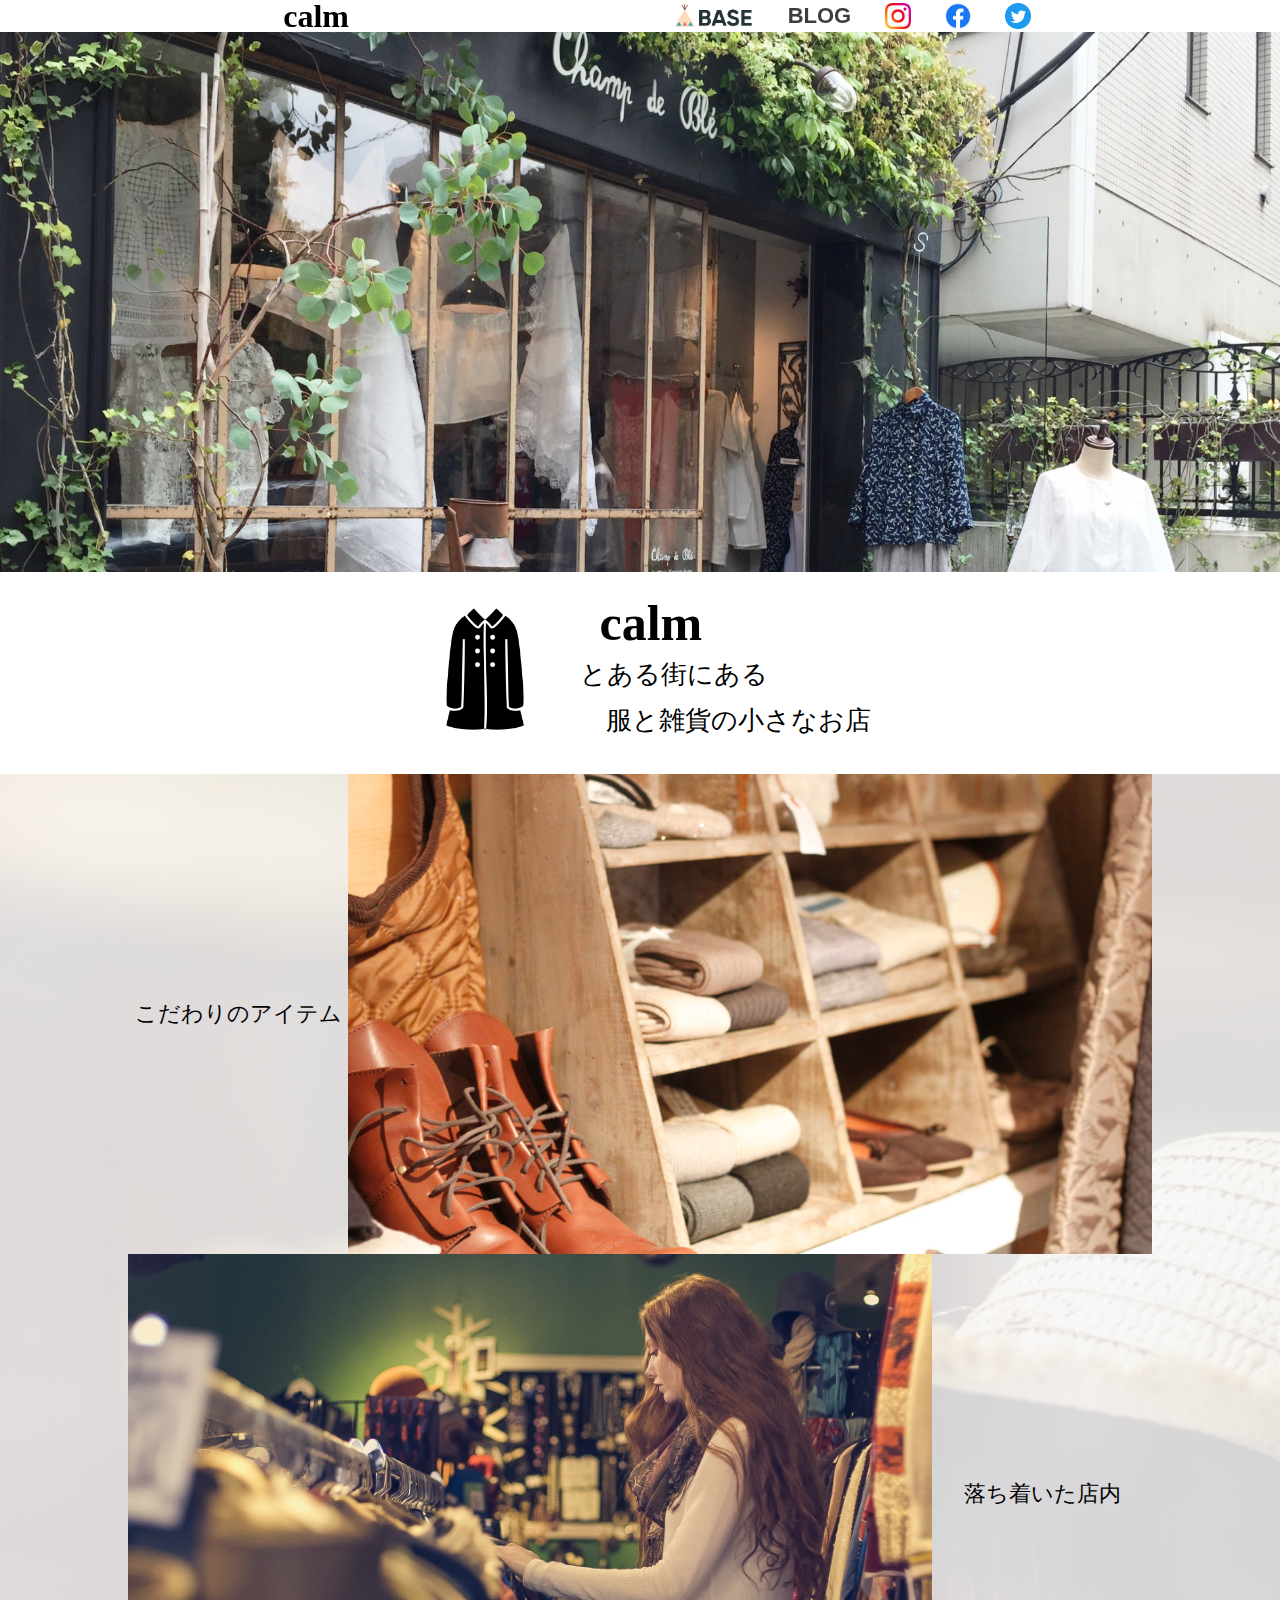
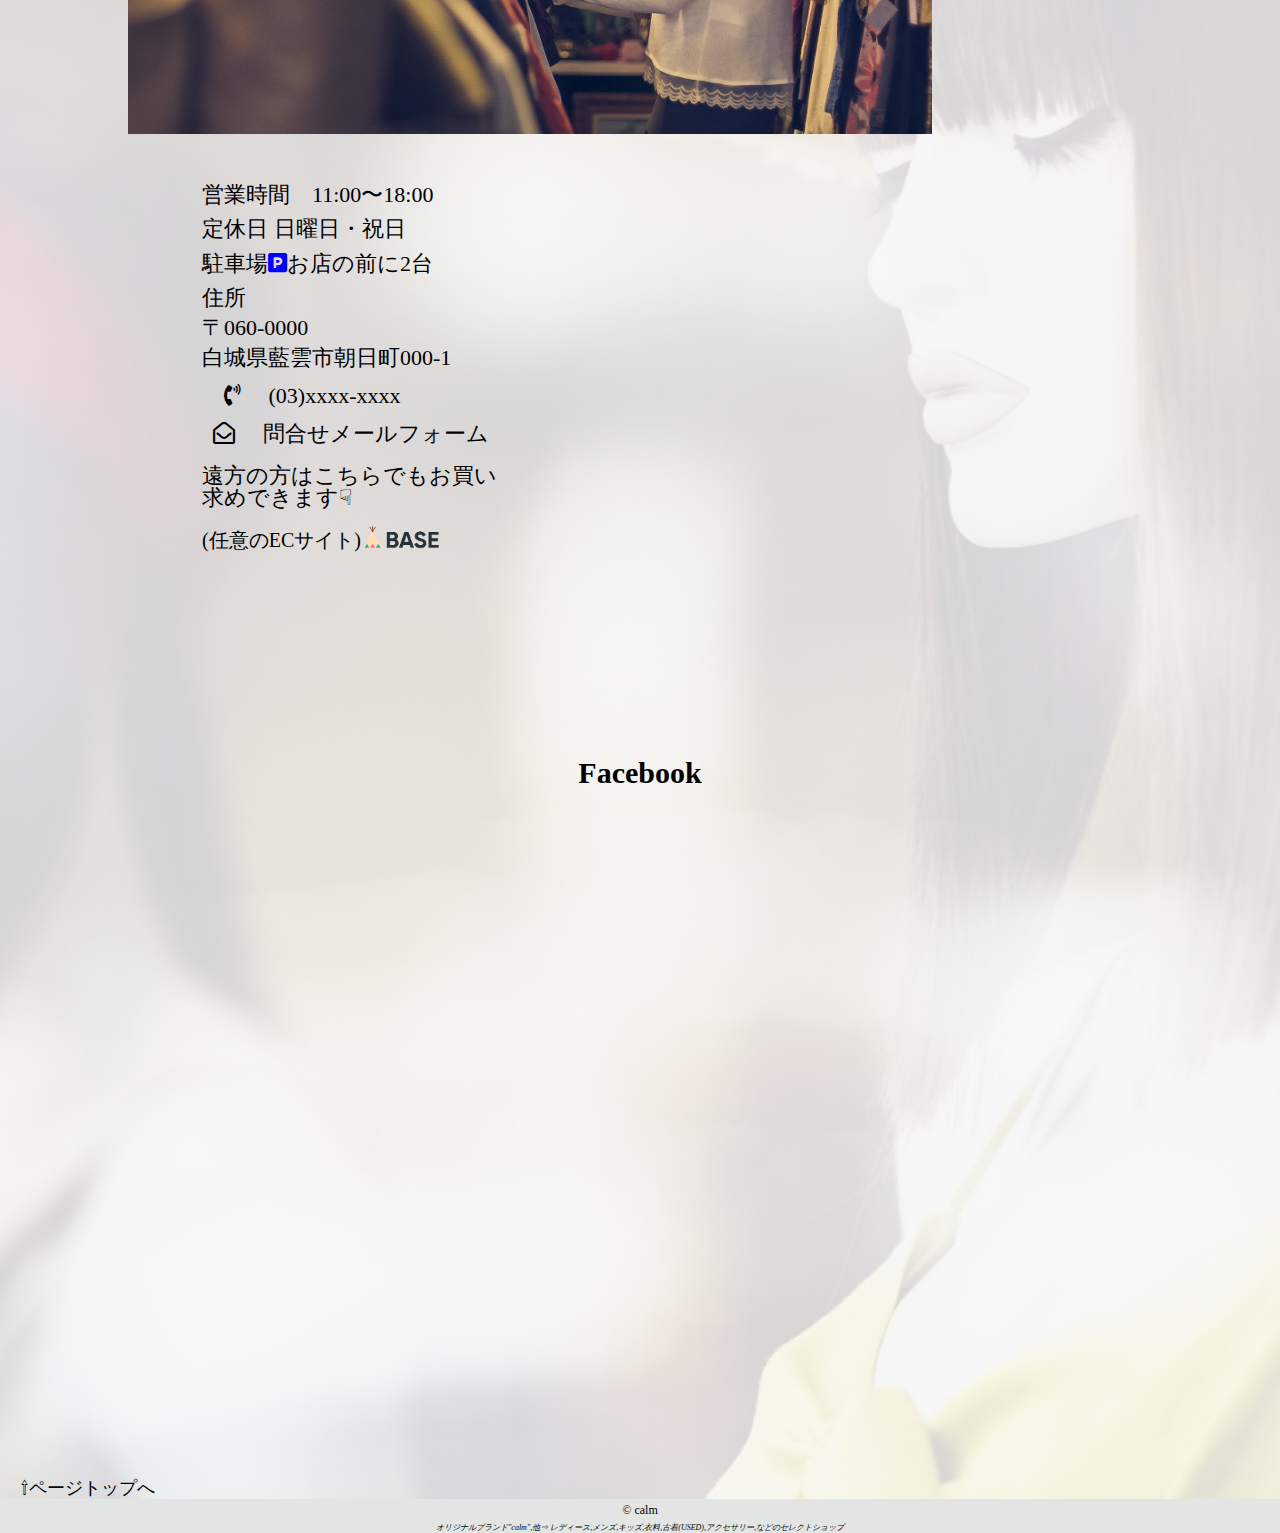
==== index_Fixed_hdr.html @ 2d3e6228 "Add files via upload" ====
<!DOCTYPE html>
<html lang="ja" prefix="og: http://ogp.me/ns#">
<head>
  <meta charset="UTF-8">
  <meta name="robots" content="noindex,nofollow">
  <meta name="format-detection" content="telephone=no">
  <meta name="viewport" content="width=device-width, initial-scale=1.0">
  <meta name=”description“ content=“とある街にある服と雑貨の小さなセレクトショップです。“>
  <!-- <meta name=”keywords” content=”メンズ,レディース,キッズ,古着”> -->
  <meta property="og:title" content="calm small shop">
  <meta property="og:type" content="website">
  <meta property="og:description" content="服と雑貨の小さなお店">
  <!-- <meta property="og:url" content=""> -->
  <meta property="og:site_name" content="calm">
  <!-- <meta property="og:image" content=""> -->
  <meta name="twitter:card" content="summary">
  <title>calm small shop</title>
  <link rel="icon" href="img/01_icon_fashion_shirt.png">
  <link rel="stylesheet" href="css/styles_Fixed_hdr.css">
  <link rel="stylesheet" href="https://use.fontawesome.com/releases/v5.15.4/css/all.css">
  <!-- Global site tag (gtag.js) - Google Analytics -->
</head>

<body>
  <header id="home">
    <img src="img/素敵な洋服屋さん_m.jpg" alt="店構え">
    <div class="link">
      <h1>calm</h1>
      <ul>
        <li>
          <a href="https://thebase.in/" target="_blank">
            <img
            src="img/base_logo_horizontal_black_余白カット.png"
            alt="BASEリンク">
          </a>
        </li>
        <li>
          <a href="https://wordpress.com/ja/" target="_blank">BLOG</a>
        </li>
        <li>
          <a href="https://www.instagram.com/instagram/" target="_blank">
            <img
              src="img/Instagram_Glyph_Gradient_RGB.png"
              alt="インスタグラムリンク">
          </a>
        </li>
        <li>
          <a href="https://www.facebook.com/facebook/" target="_blank">
            <img
              src="img/f_logo_RGB-Blue_58.png"
              alt="フェイスブックリンク">
          </a>
        </li>
        <li>
          <a href="https://twitter.com/TwitterJP" target="_blank">
            <img
              src="img/Twitter social icons - circle - blue.png"
              alt="Twitterリンク">
          </a>
        </li>
      </ul>
    </div>
  </header>

  <main>
    <div class="profile">
      <img src="img/08_icon_fashion_coat.png" alt="アイコン">
      <div class="explanation">
        <h1>calm</h1>
        <p>とある街にある</p>
        <p>服と雑貨の小さなお店</p>
      </div>
    </div>

    <div class="backgrnd">
      <div class="container">
        <section id="inside">
          <ul>
            <li>
              <div class="pic">
                <img src="img/洋服の棚とブーツ.jpg">
              </div>
              <div class="desc">
                <p>こだわりのアイテム</p>
              </div>
            </li>
            <li>
              <div class="pic">
                <img src="img/服を選ぶ女性.jpg">
              </div>
              <div class="desc">
                <p>落ち着いた店内</p>
              </div>
            </li>
          </ul>
        </section>

        <div class="information">
          <div class="overview">
            <p>営業時間　11:00〜18:00</p>
            <p>定休日 日曜日・祝日</p>
            <p>駐車場<i class="fas fa-parking"></i>お店の前に2台</p>
            <div class="address">
              <p>住所　</p>
              <p>〒060-0000</p>
            </div>
            <p>白城県藍雲市朝日町000-1</p>
            <a href="tel:03-xxxx-xxxx">　<i class="fas fa-phone-volume"></i>　 (03)xxxx-xxxx</a>
            <br>
            <a href="" target="_blank">&nbsp; <i class="far fa-envelope-open"></i>　 問合せメールフォーム</a>
            <p>遠方の方はこちらでもお買い求めできます&#9759;</p>
            <a href="https://thebase.in/" target="_blank">(任意のECサイト)<img src="img/base_logo_horizontal_black_余白カット.png" alt="BASEリンク"></a>
          </div>
          <div class="gmap">
            <iframe src="https://www.google.com/maps/embed?pb=!1m18!1m12!1m3!1d177720.50937687227!2d138.2298737357328!3d35.64166696128066!2m3!1f0!2f0!3f0!3m2!1i1024!2i768!4f13.1!3m3!1m2!1s0x601c744f640799bf%3A0xed63f9eb0b0e6aff!2z5bGx5qKo55yM5Y2X44Ki44Or44OX44K55biC!5e0!3m2!1sja!2sjp!4v1633315258250!5m2!1sja!2sjp" width="600" height="450" style="border:0;" allowfullscreen="" loading="lazy"></iframe>
          </div>
        </div>

        <section class="facebook">
          <h1>Facebook</h1>
          <iframe src="https://www.facebook.com/plugins/page.php?href=https%3A%2F%2Fwww.facebook.com%2Ffacebook&tabs=timeline&width=500&height=800&small_header=false&adapt_container_width=true&hide_cover=false&show_facepile=false&appId" width="500" height="650" style="border:none;overflow:hidden" scrolling="no" frameborder="0" allowfullscreen="true" allow="autoplay; clipboard-write; encrypted-media; picture-in-picture; web-share"></iframe>
        </section>
        <div class="goto-top">
          <a href="#home">&#8679;ページトップへ</a>
        </div>
      </div>
    </div>
  </main>
  
  <footer>
    <p>&copy; calm</p>
    <div class="keyword">
      <i>オリジナルブランド"calm",他&#8658; レディース,メンズ,キッズ,衣料,古着(USED),アクセサリー,などのセレクトショップ</i>
    </div>
  </footer>
</body>
</html>
---- css/styles_Fixed_hdr.css ----
/* common */
html {
  font-size: 62.5%;
  font-family: 'Comic Sans MS', cursive;
  /* リンクアイコンのサイズ */
  --common-link: 26px;
  --midium-link: 26px;
  --small-link: 18px;
  --small-ECsite: 18px;
}

/* リンク付きテキストの色を変えない */
a {
  text-decoration: none;
  color: inherit;
}
a:visited {
  color: inherit;
}
a[href^="tel:"]{
  pointer-events: none;
}

body {
  margin: 0;
  text-align: center;
}

body p,a {
  font-size: 2.2rem;
  line-height: 2.2rem;
  margin: 1.2rem 0;
}

header {
  position: relative;
}

header > img {
  margin-top: 32px;
  width: 100%;
  height: 60vh;
  object-fit: cover;
  object-position: 70% 10%;
}

header .link {
  position: fixed;
  top: 0;
  width: 100%;
  display: flex;
  z-index: 1;
  justify-content: center;
  background-color: white;
}

header .link h1 {
  margin: auto 6rem;
  font-size: 3.2rem;
  font-weight: bold;
  line-height: 3.2rem;
  animation: fuwafuwa 3s infinite alternate ease-in-out ;
}

@keyframes fuwafuwa {
  0% {
    transform:translate(0, 0) rotate(-2deg);
  }
  50% {
    transform:translate(0, -4px) rotate(0deg);
  }
  100% {
    transform:translate(0, 0) rotate(2deg);
  }
}

header .link ul {
  list-style: none;
  margin: auto 2% auto 18%;
  padding: 0;
  display: flex;
}

header .link ul li {
  margin-left: 34px;
  height: var(--common-link);
}

header .link ul a {
  font: bolder 2.2rem sans-serif;
  color: #3d3d3d;
}

header .link ul img {
  vertical-align: baseline;
  width: var(--common-link);
  height: var(--common-link);
}

/* ECサイトロゴサイズの調整 */
/* header .link li:nth-first-of-type(-n+2) img { */
header .link li:first-of-type img {
  width: auto;
  height: var(--common-link);
}

.profile {
  margin-top: 20px;
  display: flex;
  justify-content: center;
}

.profile img {
  height: 150px;
  /* border-radius: 50%; */
  object-fit: cover;
  align-self: center;
}

.explanation {
  display: flex;
  flex-direction: column;
  align-items: flex-start;
  justify-content: end;
  /* margin-bottom: 1rem; */
  margin-left: 2rem;
}

.explanation h1 {
  margin: 0 auto 0 2rem;
  font-size: 5rem;
  /* line-height: 4rem; */
}

.explanation p {
  font-size: 2.6rem;
  margin: 1.2rem 0;
}

.explanation > p:last-of-type {
  padding-left: 1em;
}

.backgrnd {
  margin-top: 30px;
  width: 100%;
  background: 47% 30%/cover url(../img/レディース・ファッション_m.jpg);
}

main .container {
  background-color: rgba(255, 255, 255, 0.8);
}

#inside ul {
  list-style: none;
  padding: 0;
  margin: 0 auto;
  max-width: 1024px;
}

#inside li {
  display: flex;
}

#inside li:nth-child(odd) {
  flex-direction: row-reverse;
}

#inside .pic  {
  flex: 1;
  height: 480px;
}

#inside .pic img {
  width: 100%;
  height: 100%;
  object-fit: cover;
}

#inside .desc {
  width: 22rem;
  display: flex;
  align-items: center;
  justify-content: center;
}

.information {
  margin-top: 50px;
  display: flex;
  justify-content: right;
}

.overview {
  width: 30rem;
  text-align: left;
  animation: slideIn 1.2s cubic-bezier(0, .21, 0, 1) 1 forwards;
}

@keyframes slideIn {
  0% {
    transform: translateX(-300px);
    opacity: 0;
  }
  100% {
    transform: translateX(0);
  }
  100% {
    opacity: 1;
  }
}

.overview > p:first-of-type {
  margin-top: 0;
}

.fa-parking {
  color: blue;
}

.address p {
  margin: .8rem 0;
}

.overview > p:nth-last-of-type(2) {
  margin: .8rem auto;
}

.overview a {
  line-height: 3.8rem;
}

.overview img {
  width: auto;
  height: var(--midium-link);
  vertical-align: text-bottom;
}

.overview > a:last-of-type {
  font-size: 2rem;
}

.gmap {
  width: 60%;
  height: 0;
  margin-right: 10px;
  overflow: hidden;
  position: relative;
  padding-bottom: 40%;
}

.gmap iframe {
  position: absolute;
  top: 0;
  left: 0;
  width: 100%;
  height: 100%;
}

.facebook {
  margin-top: 6rem;
  margin-bottom: 3rem;
}

.facebook h1 {
  font-size: 3rem;
  margin: 5px auto;
}

.facebook iframe {
  max-width: 500px;
  width: 100%;
}

.goto-top {
  text-align: left;
}

.goto-top a {
  margin-left: 2rem;
  font-size: 1.8rem;
  font-weight: 550;
}

footer {
  background-color: #5a69632c;
  text-align: center;
}

footer p {
  margin: 0;
  font-size: 1.2rem;
}

footer i {
  font-size: .8rem;
}

/* medium screen */
@media (max-width: 1024px) {
  /* header > img {
    height: 60vh;
  } */

  /* SNSロゴ等が増えた場合は"flex: 1;" */
  header .link h1 {
    flex: 1;
    /* max-width: 200px; */
    margin: auto 4%;
    /* font-size: 7.2rem; */
  }

  header .link ul {
    flex: 2;
    max-width: 360px;
    justify-content: space-between;
  }

  header .link ul li {
    margin: 0;
  }

  /* header .link ul a {
    font-size: 2.6rem;
  } */

  header .link ul img {
    width: var(--midium-link);
    height: var(--midium-link);
  }

  /* ECサイトロゴサイズの調整 */
  /* header .link li:nth-first-of-type(-n+2) img { */
  header .link li:first-of-type img {
    width: auto;
    height: var(--midium-link);
  }

  .profile img {
    width: 80px;
  }

  .explanation p {
    font-size: 2.4rem;
    margin: 1rem 0;
  }

  #inside .pic  {
    height: 420px;
  }

  .information {
    margin-top: 16px;
    flex-direction: column;
    align-items: center;
  }

  .overview {
    width: 34rem;
    margin: 0 0 22px 8%;
    animation: slideIn 1s cubic-bezier(0, .21, 0, 1) 1 forwards;
  }

  @keyframes slideIn {
    0% {
      transform: translateY(180px);
      opacity: 0;
    }
    100% {
      transform: translateY(0);
    }
    100% {
      opacity: 1;
    }
  }

  /* .overview p {
    line-height: 1.8rem;
  } */

  .address {
    display: flex;
  }

  .address p {
    margin: 0;
  }

  .overview > p:nth-last-of-type(2) {
    padding-left: 6.5rem;
    margin: 6px auto;
  }

  .overview > p:last-of-type {
    margin-bottom: 0;
  }

  .gmap {
    width: 95%;
    margin: 0;
    padding-bottom: 56.25%;
  }

  footer .keyword {
    display: flex;
    flex-direction: column;
  }

  footer i {
    display: none;
  }
}

/* small screen */
@media (max-width: 599px) {

  body p,a {
    font-size: 1.6rem;
  }

  header > img {
    margin-top: 24px;
    height: 50vh;
  }

  header .link h1 {
    flex: 1;
    max-width: 106px;
    font-size: 2.2rem;
    line-height: 2.4rem;
    margin: 0;
  }

  header .link ul {
    flex: 2;
    max-width: 226px;
    /* margin: auto 2px 0 16%; */
    justify-content: space-between;
  }

  header .link ul li {
    /* margin: 0 8px 0 0; */
    height: var(--small-link);
  }

  header .link ul a {
    font-size: 1.5rem;
  }

  header .link ul img {
    width: var(--small-link);
    height: var(--small-link);
  }

  /* ECサイトロゴサイズの調整 */
  /* header .link li:nth-first-of-type(-n+2) { */
  header .link li:first-of-type {
    height: var(--small-ECsite);
    /* margin: auto 0 0 0; */ /* ロゴを小さくした時かつ下揃え */
  }

  /* header .link li:nth-first-of-type(-n+2) img { */
  header .link li:first-of-type img {
    width: auto;
    height: var(--small-ECsite);
  }

  .profile {
    margin-top: 5px;
    align-items: center;
  }

  .profile img {
    width: 70px;
    height: 70px;
  }

  .explanation {
    margin: 0 0 0 5px;
  }

  .explanation h1 {
    font-size: 3rem;
    line-height: 2.6rem;
    margin: 0 auto .5rem 1rem;
  }

  .explanation p {
    font-size: 1.6rem;
    line-height: 1rem;
    margin: .6rem 0;
  }

  .backgrnd {
    margin-top: 10px;
  }

  #inside p {
    margin: 0 auto 20px 20px;
    text-align: left;
    }
  
    #inside li {
      display: block;
    }
  
    #inside .pic  {
      height: 240px;
    }
  
    #inside .desc {
      display: block;
    }

  .information {
    margin-top: 30px;
  }

  .overview {
    width: 28rem;
    margin: 0 auto 10px calc(50% - 14rem + 2em);
  }

  .overview p {
    margin: 2px 0;
  }

  .overview > p:nth-last-of-type(2) {
    padding-left: 3em;
    margin: 0px auto 2px;
  }

  .address p {
    margin: 0;
  }

  .overview a {
    line-height: 2.6rem;
  }

  .overview img {
    height: var(--small-ECsite);
  }

  .overview > a:last-of-type {
    font-size: 1.2rem;
  }

  .facebook {
    margin-bottom: 2rem;
  }

  .goto-top a {
    font-size: 1.4rem;
  }
}
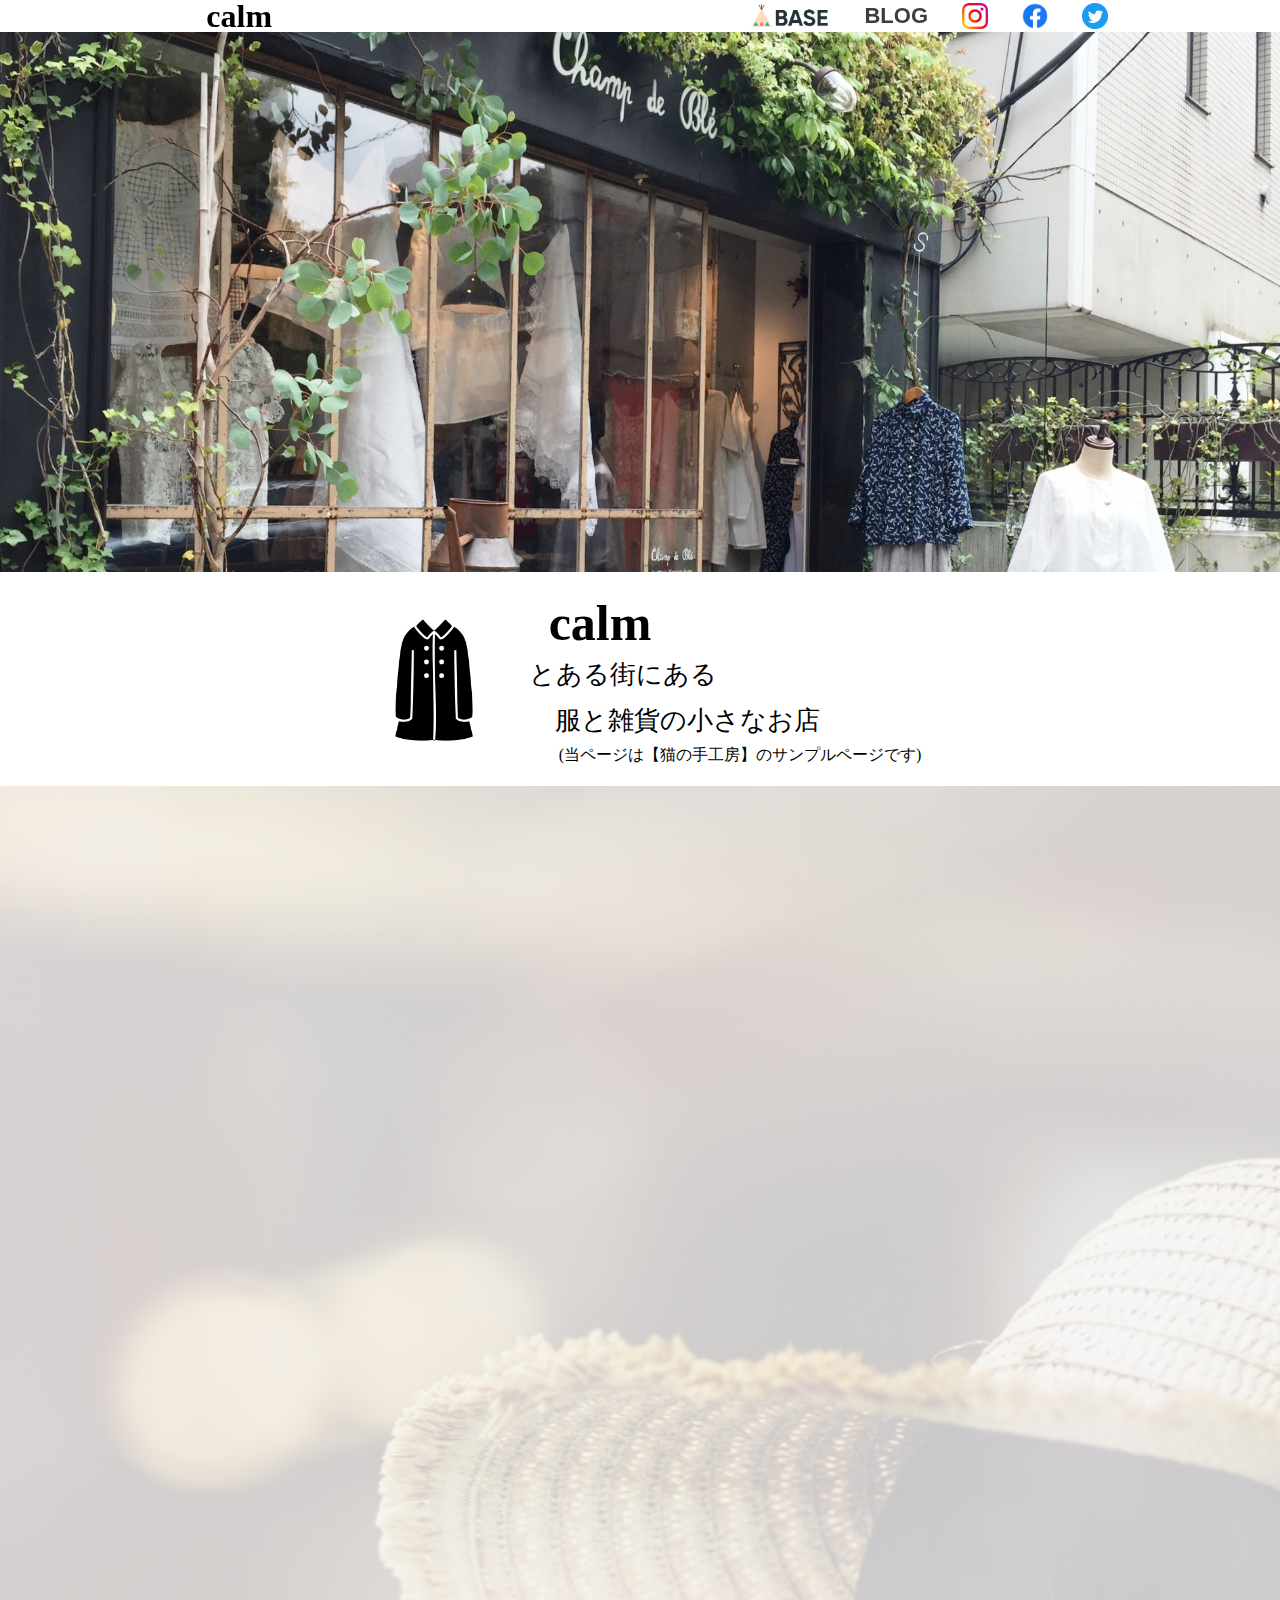
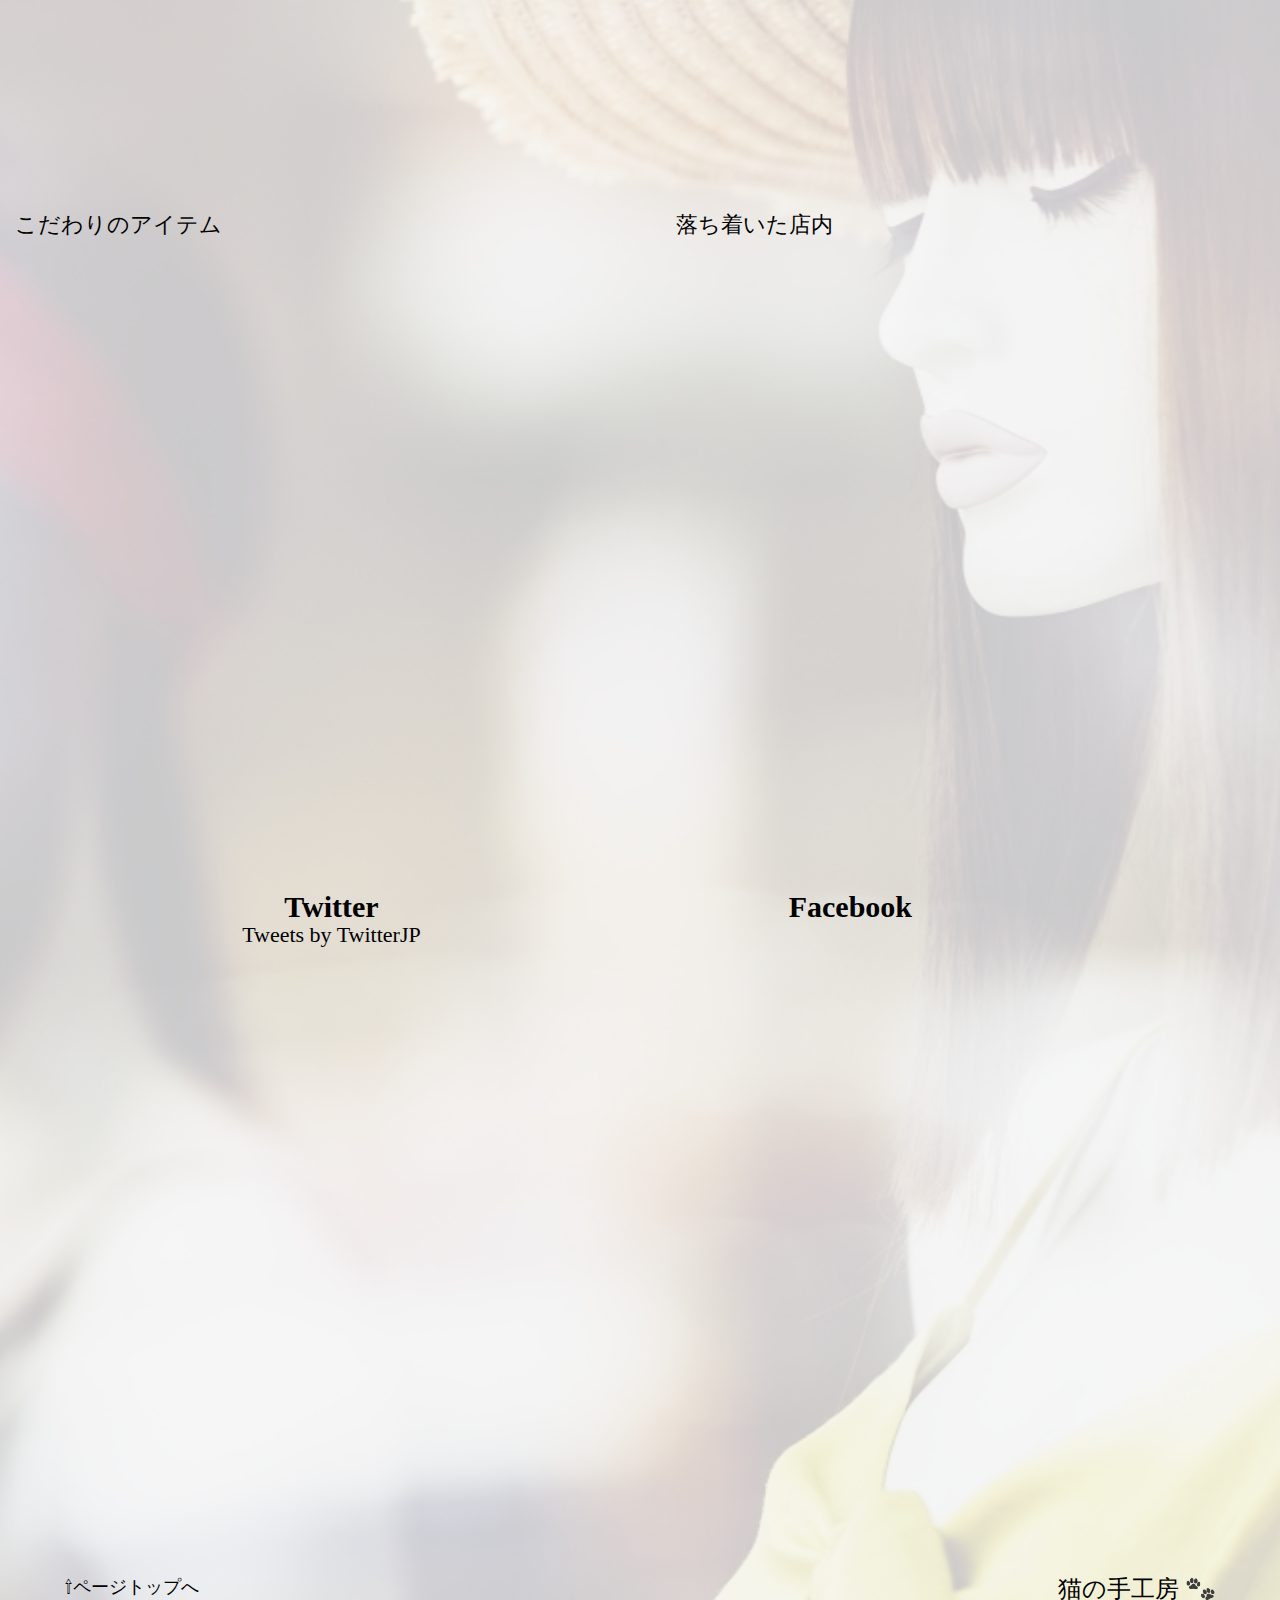
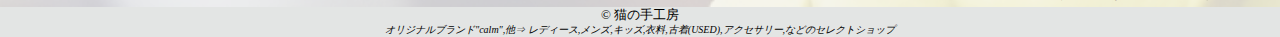
==== commit 2661ef7d: "Add files via upload" ====
--- a/index_Fixed_hdr.html
+++ b/index_Fixed_hdr.html
@@ -15,16 +15,16 @@
   <!-- <meta property="og:image" content=""> -->
   <meta name="twitter:card" content="summary">
   <title>calm small shop</title>
-  <link rel="icon" href="img/01_icon_fashion_shirt.png">
+  <link rel="icon" href="img/01_icon_fashion_shirt_64x64.png">
+  <link rel="stylesheet" href="https://use.fontawesome.com/releases/v5.15.4/css/all.css">
   <link rel="stylesheet" href="css/styles_Fixed_hdr.css">
-  <link rel="stylesheet" href="https://use.fontawesome.com/releases/v5.15.4/css/all.css">
   <!-- Global site tag (gtag.js) - Google Analytics -->
 </head>
 
 <body>
   <header id="home">
     <img src="img/素敵な洋服屋さん_m.jpg" alt="店構え">
-    <div class="link">
+    <nav class="link">
       <h1>calm</h1>
       <ul>
         <li>
@@ -59,7 +59,7 @@
           </a>
         </li>
       </ul>
-    </div>
+    </nav>
   </header>
 
   <main>
@@ -69,34 +69,51 @@
         <h1>calm</h1>
         <p>とある街にある</p>
         <p>服と雑貨の小さなお店</p>
+        <p>(当ページは【猫の手工房】のサンプルページです)</p>
       </div>
     </div>
 
     <div class="backgrnd">
       <div class="container">
-        <section id="inside">
-          <ul>
-            <li>
-              <div class="pic">
-                <img src="img/洋服の棚とブーツ.jpg">
-              </div>
-              <div class="desc">
-                <p>こだわりのアイテム</p>
-              </div>
-            </li>
-            <li>
-              <div class="pic">
-                <img src="img/服を選ぶ女性.jpg">
-              </div>
-              <div class="desc">
-                <p>落ち着いた店内</p>
-              </div>
-            </li>
-          </ul>
-        </section>
+        <ul class="items">
+          <li class="scroll">
+            <a href="">
+              <img src="img/服屋さん_冬物.jpg" alt="冬物">
+            </a>
+          </li>
+          <li class="scroll">
+            <a href="">
+              <img src="img/キッチンの青いケトル.jpg" alt="ケトル">
+            </a>
+          </li>
+          <li class="scroll">
+            <a href="">
+              <img src="img/アンティーク_トランク.jpg" alt="トランク">
+            </a>
+          </li>
+        </ul>
+
+        <ul id="inside">
+          <li>
+            <div class="pic scroll">
+              <img src="img/洋服の棚とブーツ.jpg">
+            </div>
+            <div class="desc">
+              <p>こだわりのアイテム</p>
+            </div>
+          </li>
+          <li>
+            <div class="pic scroll">
+              <img src="img/服を選ぶ女性01.jpg">
+            </div>
+            <div class="desc">
+              <p>落ち着いた店内</p>
+            </div>
+          </li>
+        </ul>
 
         <div class="information">
-          <div class="overview">
+          <div class="overview scroll">
             <p>営業時間　11:00〜18:00</p>
             <p>定休日 日曜日・祝日</p>
             <p>駐車場<i class="fas fa-parking"></i>お店の前に2台</p>
@@ -111,27 +128,39 @@
             <p>遠方の方はこちらでもお買い求めできます&#9759;</p>
             <a href="https://thebase.in/" target="_blank">(任意のECサイト)<img src="img/base_logo_horizontal_black_余白カット.png" alt="BASEリンク"></a>
           </div>
-          <div class="gmap">
+          <div class="gmap scroll">
             <iframe src="https://www.google.com/maps/embed?pb=!1m18!1m12!1m3!1d177720.50937687227!2d138.2298737357328!3d35.64166696128066!2m3!1f0!2f0!3f0!3m2!1i1024!2i768!4f13.1!3m3!1m2!1s0x601c744f640799bf%3A0xed63f9eb0b0e6aff!2z5bGx5qKo55yM5Y2X44Ki44Or44OX44K55biC!5e0!3m2!1sja!2sjp!4v1633315258250!5m2!1sja!2sjp" width="600" height="450" style="border:0;" allowfullscreen="" loading="lazy"></iframe>
           </div>
         </div>
 
-        <section class="facebook">
-          <h1>Facebook</h1>
-          <iframe src="https://www.facebook.com/plugins/page.php?href=https%3A%2F%2Fwww.facebook.com%2Ffacebook&tabs=timeline&width=500&height=800&small_header=false&adapt_container_width=true&hide_cover=false&show_facepile=false&appId" width="500" height="650" style="border:none;overflow:hidden" scrolling="no" frameborder="0" allowfullscreen="true" allow="autoplay; clipboard-write; encrypted-media; picture-in-picture; web-share"></iframe>
+        <section class="sns">
+          <div class="twitter">
+            <h1>Twitter</h1>
+            <a class="twitter-timeline" data-width="375" data-height="620" data-theme="light" data-chrome=”nofooter” href="https://twitter.com/TwitterJP?ref_src=twsrc%5Etfw">Tweets by TwitterJP</a> <script async src="https://platform.twitter.com/widgets.js" charset="utf-8"></script>
+            <div class="goto-top">
+              <a href="#home">&#8679;ページトップへ</a>
+            </div>
+          </div>
+          <div class="facebook">
+            <h1>Facebook</h1>
+            <iframe src="https://www.facebook.com/plugins/page.php?href=https%3A%2F%2Fwww.facebook.com%2Ffacebook&tabs=timeline&width=375&height=620&small_header=false&adapt_container_width=true&hide_cover=false&show_facepile=false&appId" width="375" height="620" style="border:none;overflow:hidden" scrolling="no" frameborder="0" allowfullscreen="true" allow="autoplay; clipboard-write; encrypted-media; picture-in-picture; web-share"></iframe>
+          </div>
         </section>
         <div class="goto-top">
           <a href="#home">&#8679;ページトップへ</a>
+          <a href="https://nikukyu-touch.github.io/">猫の手工房 <img src="img/猫の足跡gray.png"></a>
         </div>
       </div>
     </div>
   </main>
   
   <footer>
-    <p>&copy; calm</p>
+    <p>&copy; 猫の手工房</p>
     <div class="keyword">
       <i>オリジナルブランド"calm",他&#8658; レディース,メンズ,キッズ,衣料,古着(USED),アクセサリー,などのセレクトショップ</i>
     </div>
   </footer>
+
+  <script src="js/scroll.js"></script>
 </body>
 </html>--- a/css/styles_Fixed_hdr.css
+++ b/css/styles_Fixed_hdr.css
@@ -7,15 +7,18 @@
   --midium-link: 26px;
   --small-link: 18px;
   --small-ECsite: 18px;
+  --cncptlst-height:60px;
+  --cncptlst-small:20px;
+  --txtcolor: #000000;
 }
 
 /* リンク付きテキストの色を変えない */
 a {
   text-decoration: none;
-  color: inherit;
-}
-a:visited {
-  color: inherit;
+  color: var(--txtcolor);
+}
+a:link, a:visited {
+  color: var(--txtcolor);
 }
 a[href^="tel:"]{
   pointer-events: none;
@@ -48,8 +51,9 @@
   position: fixed;
   top: 0;
   width: 100%;
-  display: flex;
-  z-index: 1;
+  height: 32px;
+  display: flex;
+  z-index: 9;
   justify-content: center;
   background-color: white;
 }
@@ -59,7 +63,7 @@
   font-size: 3.2rem;
   font-weight: bold;
   line-height: 3.2rem;
-  animation: fuwafuwa 3s infinite alternate ease-in-out ;
+  animation: fuwafuwa 3s infinite alternate ease-in-out;
 }
 
 @keyframes fuwafuwa {
@@ -76,7 +80,7 @@
 
 header .link ul {
   list-style: none;
-  margin: auto 2% auto 18%;
+  margin: auto 2% auto 30%;
   padding: 0;
   display: flex;
 }
@@ -89,10 +93,20 @@
 header .link ul a {
   font: bolder 2.2rem sans-serif;
   color: #3d3d3d;
+  display: block;
+  margin: 0;
+  height: var(--common-link);
+}
+
+header .link li:nth-of-type(-n+2) a {
+  border-bottom: 1px solid transparent;
+  transition: all .8s;
+}
+header .link li:nth-of-type(-n+2) a:hover {
+  border-bottom: 1px solid currentColor;
 }
 
 header .link ul img {
-  vertical-align: baseline;
   width: var(--common-link);
   height: var(--common-link);
 }
@@ -130,6 +144,7 @@
   margin: 0 auto 0 2rem;
   font-size: 5rem;
   /* line-height: 4rem; */
+  animation: fuwafuwa 3s infinite alternate ease-in-out;
 }
 
 .explanation p {
@@ -137,38 +152,81 @@
   margin: 1.2rem 0;
 }
 
+.explanation > p:nth-of-type(2) {
+  padding-left: 1em;
+}
+
 .explanation > p:last-of-type {
-  padding-left: 1em;
-}
-
-.backgrnd {
-  margin-top: 30px;
+  font-size: 1.6rem;
+  padding-left: 3rem;
+  margin: 0;
+}
+
+main .backgrnd {
+  margin-top: 20px;
   width: 100%;
-  background: 47% 30%/cover url(../img/レディース・ファッション_m.jpg);
+  background: 47% 100%/cover url(../img/レディース・ファッション_m.jpg);
 }
 
 main .container {
-  background-color: rgba(255, 255, 255, 0.8);
-}
-
-#inside ul {
+  background-color: rgba(255, 255, 255, 0.75);
+  padding: 20px 0 4px;
+}
+
+ul.items {
+  list-style: none;
+  padding: 1%;
+  margin: 0 auto 16rem;
+  max-width: 1024px;
+}
+
+ul.items li {
+  height: var(--cncptlst-height);
+  text-align: left;
+  position: relative;
+  z-index: 3;
+  opacity: 0;
+  transition: opacity 1.5s;
+}
+ul.items li.show {
+  opacity: 1;
+}
+ul.items li:nth-of-type(3n-1) {
+  text-align: center;
+  z-index: 2;
+}
+ul.items li:nth-of-type(3n) {
+  height: calc(var(--cncptlst-height) + 150px);
+  text-align: right;
+  z-index: 1;
+}
+
+ul.items img {
+  width: 280px;
+  height: 280px;
+  object-fit: cover;
+}
+
+ul#inside {
   list-style: none;
   padding: 0;
   margin: 0 auto;
-  max-width: 1024px;
+  display: flex;
+  justify-content: space-evenly;
 }
 
 #inside li {
-  display: flex;
-}
-
-#inside li:nth-child(odd) {
-  flex-direction: row-reverse;
-}
-
-#inside .pic  {
-  flex: 1;
+  margin-bottom: 20px;
+  width: 49%;
+}
+
+#inside .pic {
   height: 480px;
+  opacity: 0;
+  transition: opacity 1s;
+}
+#inside .pic.show {
+  opacity: 1;
 }
 
 #inside .pic img {
@@ -193,6 +251,10 @@
 .overview {
   width: 30rem;
   text-align: left;
+  opacity: 0;
+}
+.overview.show {
+  /* opacity: 1; */
   animation: slideIn 1.2s cubic-bezier(0, .21, 0, 1) 1 forwards;
 }
 
@@ -203,8 +265,6 @@
   }
   100% {
     transform: translateX(0);
-  }
-  100% {
     opacity: 1;
   }
 }
@@ -246,6 +306,11 @@
   overflow: hidden;
   position: relative;
   padding-bottom: 40%;
+  opacity: 0;
+  transition: opacity 1.3s;
+}
+.gmap.show {
+  opacity: 1;
 }
 
 .gmap iframe {
@@ -256,29 +321,46 @@
   height: 100%;
 }
 
-.facebook {
-  margin-top: 6rem;
-  margin-bottom: 3rem;
-}
-
-.facebook h1 {
+.sns {
+  margin: 6rem 0 3rem;
+  display: flex;
+  justify-content: space-evenly;
+}
+
+.sns h1 {
   font-size: 3rem;
-  margin: 5px auto;
-}
-
-.facebook iframe {
-  max-width: 500px;
-  width: 100%;
+  margin: 0;
+}
+
+.twitter .goto-top {
+  display: none;
 }
 
 .goto-top {
-  text-align: left;
+  width: 90%;
+  margin: 0 auto;
+  display: flex;
+  justify-content: space-between;
 }
 
 .goto-top a {
-  margin-left: 2rem;
+  /* margin-left: 2rem; */
+  margin: 0;
   font-size: 1.8rem;
   font-weight: 550;
+  border-bottom: 1px solid transparent;
+  transition: all .8s;
+}
+.goto-top a:hover {
+  border-bottom: 1px solid currentColor;
+  animation: none;
+}
+.goto-top a:last-of-type {
+  font-size: 2.4rem;
+}
+.goto-top a img {
+  height: 1.1em;
+  vertical-align: sub;
 }
 
 footer {
@@ -288,11 +370,12 @@
 
 footer p {
   margin: 0;
-  font-size: 1.2rem;
+  font-size: 1.3rem;
+  line-height: 1.6rem;
 }
 
 footer i {
-  font-size: .8rem;
+  font-size: 1rem;
 }
 
 /* medium screen */
@@ -319,9 +402,10 @@
     margin: 0;
   }
 
-  /* header .link ul a {
-    font-size: 2.6rem;
-  } */
+  header .link ul a {
+    /* font-size: 2.2rem; */
+    height: var(--midium-link);
+  }
 
   header .link ul img {
     width: var(--midium-link);
@@ -344,8 +428,27 @@
     margin: 1rem 0;
   }
 
-  #inside .pic  {
-    height: 420px;
+  ul.items {
+    max-width: 960px;
+  }
+
+  ul#inside {
+    max-width: 1024px;
+    display: block;
+  }
+
+  #inside li {
+    display: flex;
+    width: 100%;
+  }
+
+  #inside li:nth-child(odd) {
+    flex-direction: row-reverse;
+  }
+
+  #inside .pic {
+    flex: 1;
+    height: 400px;
   }
 
   .information {
@@ -357,6 +460,8 @@
   .overview {
     width: 34rem;
     margin: 0 0 22px 8%;
+  }
+  .overview.show {
     animation: slideIn 1s cubic-bezier(0, .21, 0, 1) 1 forwards;
   }
 
@@ -367,8 +472,6 @@
     }
     100% {
       transform: translateY(0);
-    }
-    100% {
       opacity: 1;
     }
   }
@@ -398,6 +501,22 @@
     width: 95%;
     margin: 0;
     padding-bottom: 56.25%;
+  }
+
+  .sns {
+    flex-wrap: wrap;
+  }
+
+  .goto-top a {
+    animation: flicker 1s infinite alternate ease-in-out;
+  }
+  @keyframes flicker {
+    0% {
+      border-bottom: 1px solid currentColor;
+    }
+    100% {
+      border-bottom: 1px solid transparent;
+    }
   }
 
   footer .keyword {
@@ -433,7 +552,7 @@
   header .link ul {
     flex: 2;
     max-width: 226px;
-    /* margin: auto 2px 0 16%; */
+    margin-left: 12%;
     justify-content: space-between;
   }
 
@@ -444,6 +563,7 @@
 
   header .link ul a {
     font-size: 1.5rem;
+    height: var(--small-link);
   }
 
   header .link ul img {
@@ -486,30 +606,50 @@
 
   .explanation p {
     font-size: 1.6rem;
-    line-height: 1rem;
-    margin: .6rem 0;
-  }
-
-  .backgrnd {
+    margin: .3rem 0;
+  }
+  .explanation > p:last-of-type {
+    font-size: 1rem;
+    padding-left: 0;
+  }
+
+  main .backgrnd {
     margin-top: 10px;
+  }
+
+  ul.items {
+    margin-bottom: 4rem;
+  }
+
+  ul.items li {
+    height: var(--cncptlst-small);
+  }
+  ul.items li:nth-of-type(3n) {
+    height: calc(var(--cncptlst-small) + 100px);
+  }
+
+  ul.items img {
+    width: 140px;
+    height: 120px;
   }
 
   #inside p {
     margin: 0 auto 20px 20px;
     text-align: left;
-    }
+  }
   
-    #inside li {
-      display: block;
-    }
-  
-    #inside .pic  {
-      height: 240px;
-    }
-  
-    #inside .desc {
-      display: block;
-    }
+  #inside li {
+    display: block;
+  }
+
+  #inside .pic {
+    width: 100%;
+    height: 240px;
+  }
+
+  #inside .desc {
+    display: block;
+  }
 
   .information {
     margin-top: 30px;
@@ -545,11 +685,38 @@
     font-size: 1.2rem;
   }
 
+  .sns {
+    margin: 3rem 0 0;
+  }
+
+  .twitter .goto-top {
+    margin-top: 5px;
+    display: block;
+    text-align: left;
+  }
+
+  .sns .twitter .goto-top a {
+    font-size: 1rem;
+  }
+
   .facebook {
-    margin-bottom: 2rem;
+    margin-bottom: 1rem;
+    width: 100%;
+  }
+
+  .facebook iframe {
+    max-width: 375px;
+    width: 100%;
   }
 
   .goto-top a {
     font-size: 1.4rem;
   }
+  .goto-top a:last-of-type {
+    font-size: 1.8rem;
+  }
+
+  footer p {
+    font-size: 1rem;
+  }
 }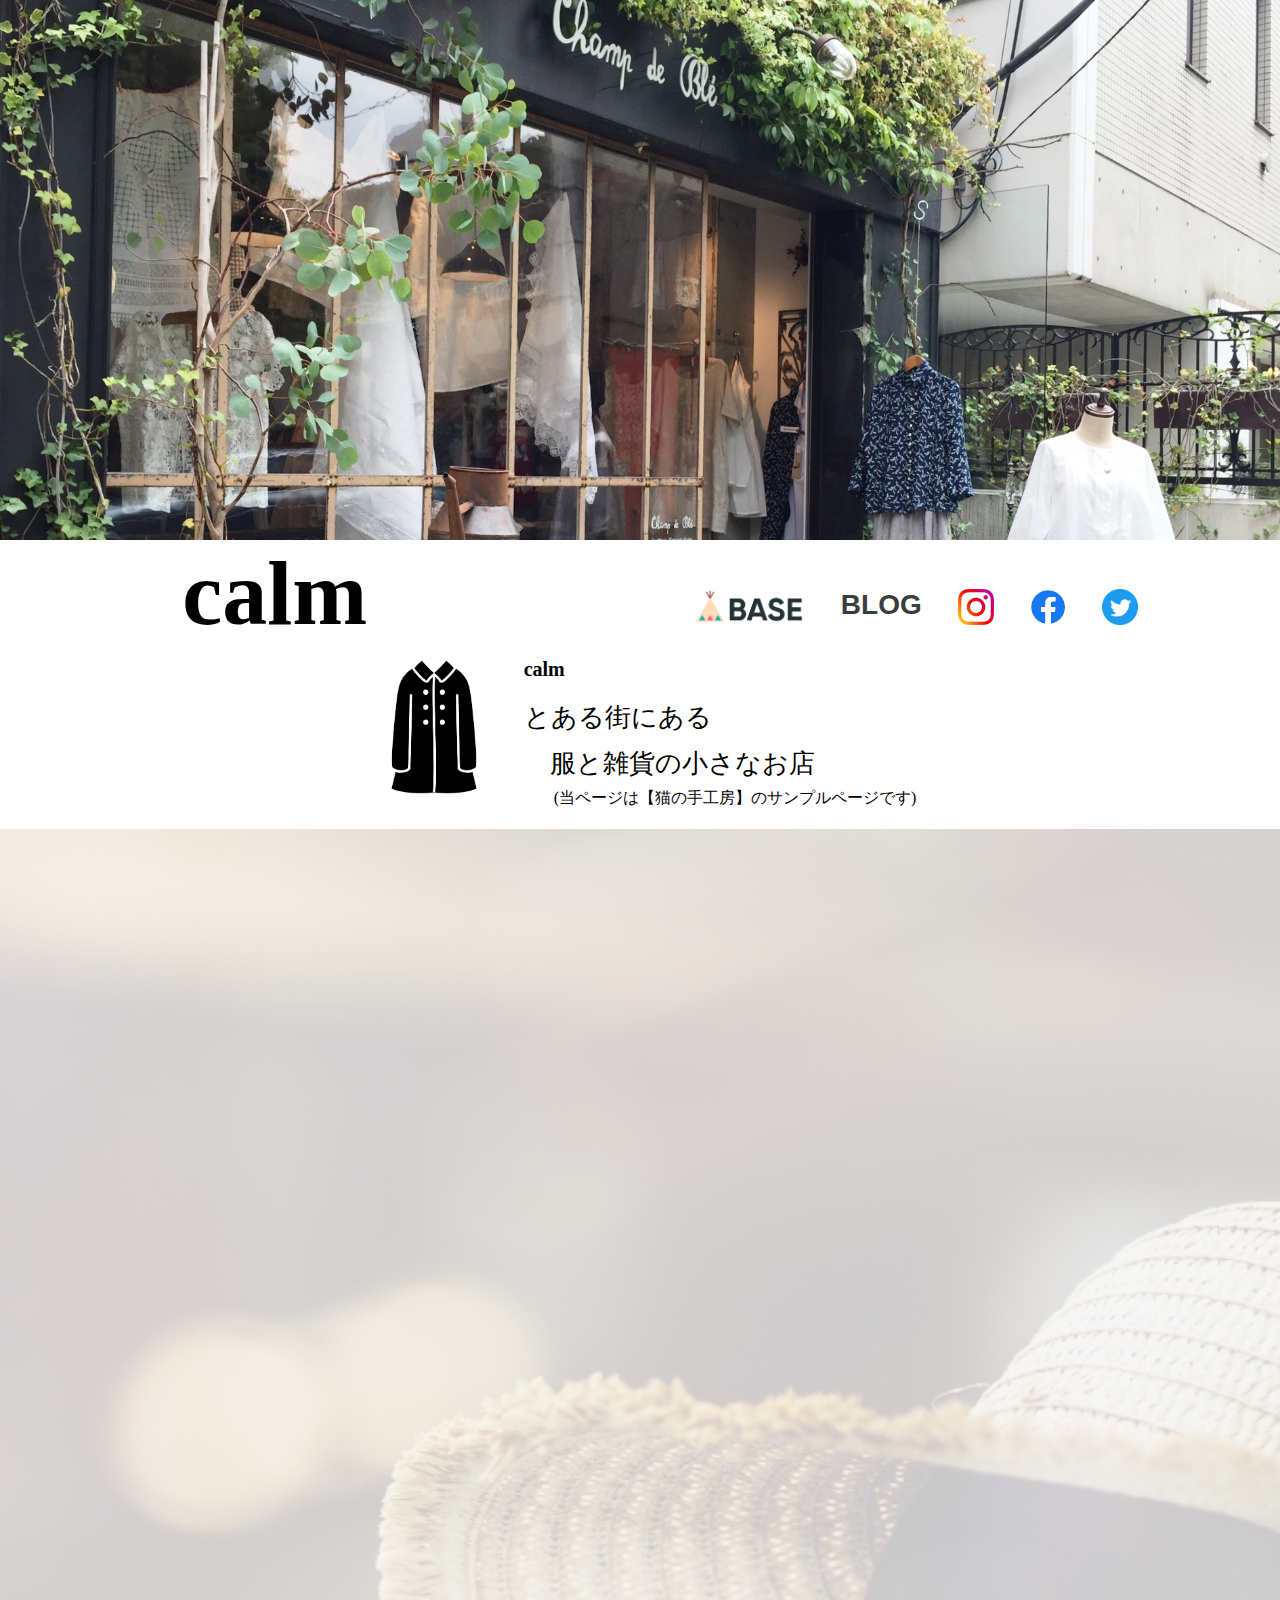
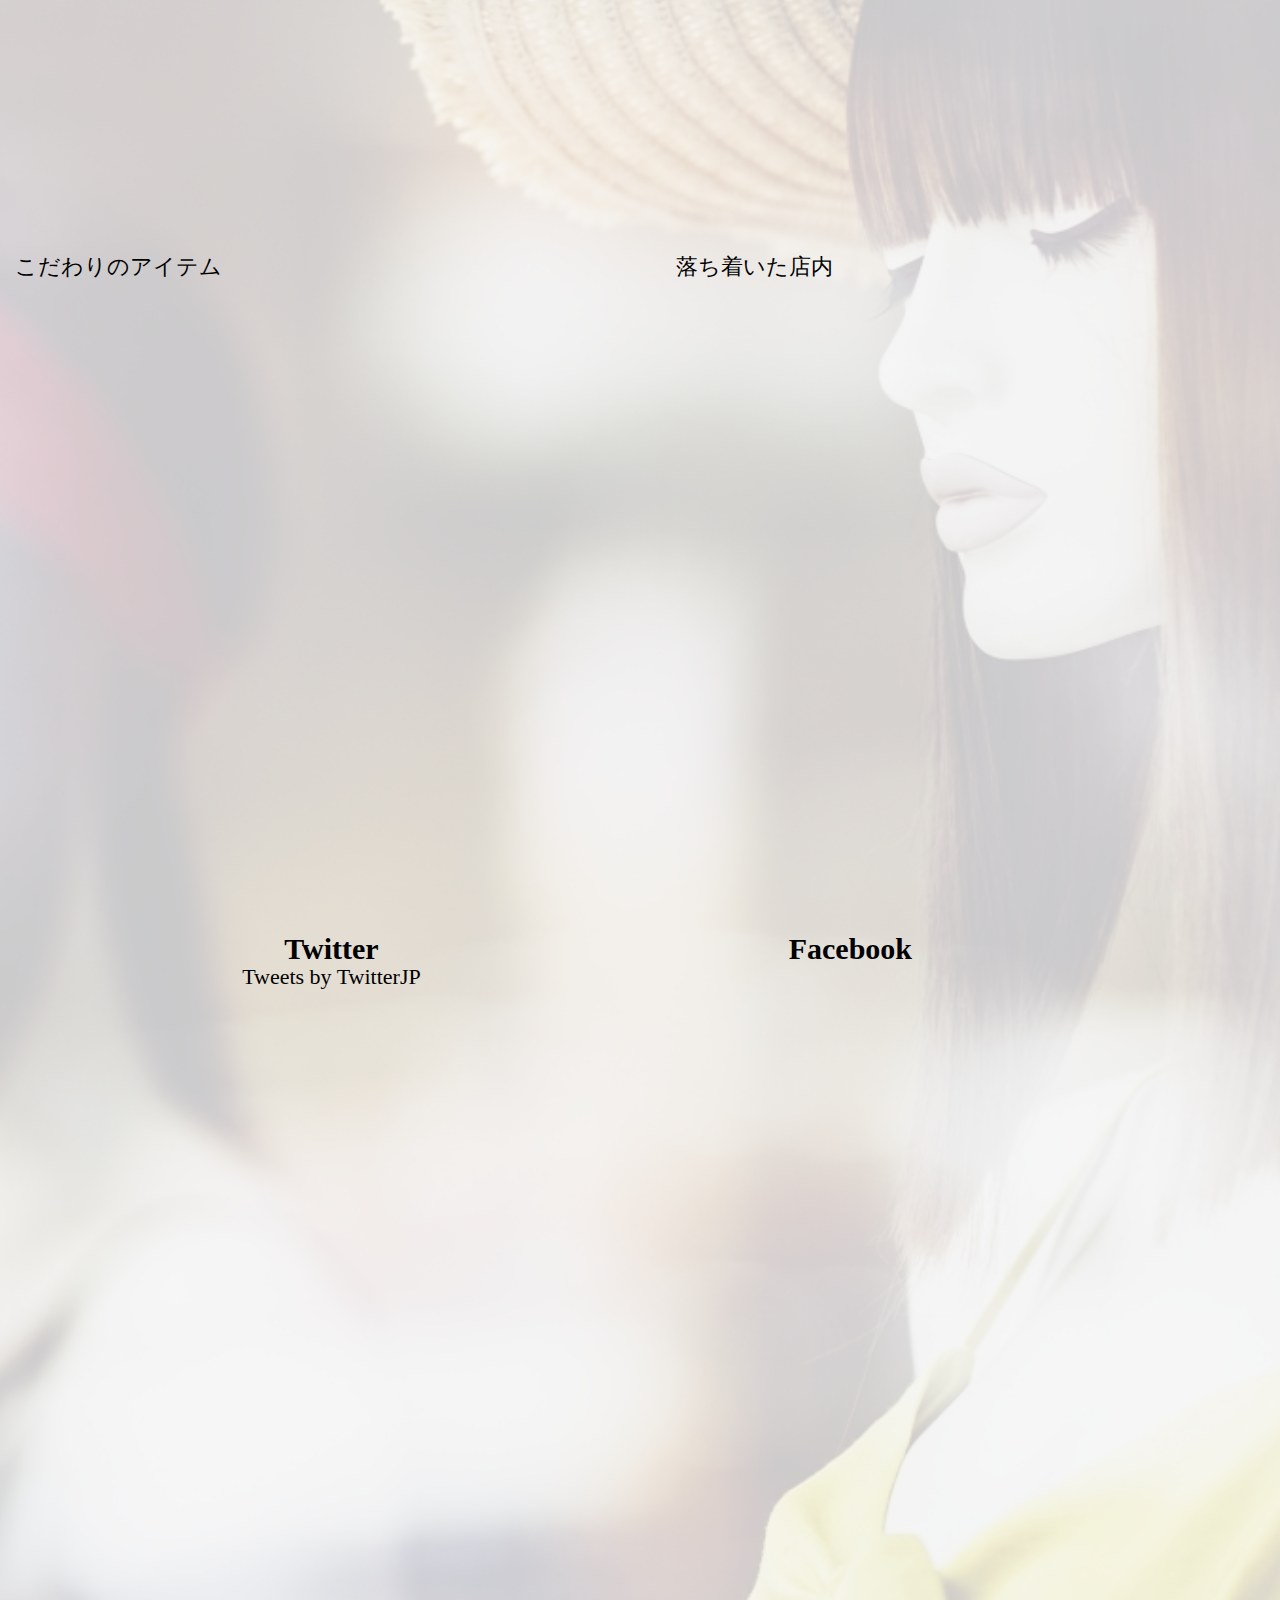
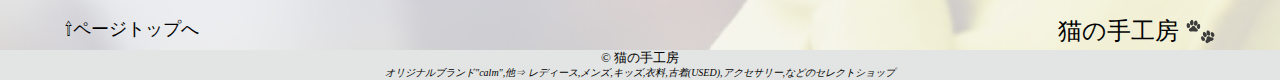
==== commit f5d90215: "Add files via upload" ====
--- a/index_Fixed_hdr.html
+++ b/index_Fixed_hdr.html
@@ -17,7 +17,7 @@
   <title>calm small shop</title>
   <link rel="icon" href="img/01_icon_fashion_shirt_64x64.png">
   <link rel="stylesheet" href="https://use.fontawesome.com/releases/v5.15.4/css/all.css">
-  <link rel="stylesheet" href="css/styles_Fixed_hdr.css">
+  <link rel="stylesheet" href="css/styles.css">
   <!-- Global site tag (gtag.js) - Google Analytics -->
 </head>
 
--- a/css/styles.css
+++ b/css/styles.css
@@ -0,0 +1,695 @@
+/* common */
+html {
+  font-size: 62.5%;
+  -webkit-scroll-behavior: smooth;
+  scroll-behavior: smooth;
+  font-family: 'Comic Sans MS', cursive;
+  /* リンクアイコンのサイズ */
+  --common-link: 36px;
+  --midium-link: 32px;
+  --small-link: 22px;
+  --small-ECsite: 22px;
+  --cncptlst-height:60px;
+  --cncptlst-small:20px;
+  --txtcolor: #000000;
+}
+
+/* リンク付きテキストの色を変えない */
+a {
+  text-decoration: none;
+  color: var(--txtcolor);
+}
+a:link, a:visited {
+  color: var(--txtcolor);
+}
+a[href^="tel:"]{
+  pointer-events: none;
+}
+
+body {
+  margin: 0;
+  text-align: center;
+}
+
+body p,a {
+  font-size: 2.2rem;
+  line-height: 2.2rem;
+  margin: 1.2rem 0;
+}
+
+header > img {
+  width: 100%;
+  height: 60vh;
+  object-fit: cover;
+  object-position: 70% 10%;
+}
+
+header .link {
+  margin: 0 auto;
+  display: flex;
+  justify-content: center;
+}
+
+header .link h1 {
+  margin: auto 6rem;
+  font-size: 9rem;
+  font-weight: bold;
+  animation: fuwafuwa 3s infinite alternate ease-in-out;
+}
+
+@keyframes fuwafuwa {
+  0% {
+    transform:translate(0, 0) rotate(-2deg);
+  }
+  50% {
+    transform:translate(0, -4px) rotate(0deg);
+  }
+  100% {
+    transform:translate(0, 0) rotate(2deg);
+  }
+}
+
+header .link ul {
+  list-style: none;
+  margin: auto 2rem 2rem 18%;
+  padding: 0;
+  display: flex;
+}
+
+header .link ul li {
+  margin-left: 36px;
+  height: var(--common-link);
+}
+
+header .link ul a {
+  font: bolder 2.8rem sans-serif;
+  color: #3d3d3d;
+  display: block;
+  margin: 0;
+  height: var(--common-link);
+}
+
+header .link li:nth-of-type(-n+2) a {
+  border-bottom: 1px solid transparent;
+  transition: all .8s;
+}
+header .link li:nth-of-type(-n+2) a:hover {
+  border-bottom: 1px solid currentColor;
+}
+
+header .link ul img {
+  width: var(--common-link);
+  height: var(--common-link);
+}
+
+/* ECサイトロゴサイズの調整 */
+/* header .link li:nth-first-of-type(-n+2) img { */
+header .link li:first-of-type img {
+  width: auto;
+  height: var(--common-link);
+}
+
+.profile {
+  display: flex;
+  justify-content: center;
+}
+
+.profile img {
+  width: 140px;
+  object-fit: cover;
+  /* border-radius: 50%; */
+}
+
+.explanation {
+  display: flex;
+  flex-direction: column;
+  align-items: flex-start;
+  justify-content: end;
+  /* margin-bottom: 1rem; */
+  margin-left: 2rem;
+}
+
+.explanation p {
+  font-size: 2.6rem;
+  margin: 1.2rem 0;
+}
+
+.explanation > p:nth-of-type(2) {
+  padding-left: 1em;
+}
+
+.explanation > p:last-of-type {
+  font-size: 1.6rem;
+  padding-left: 3rem;
+  margin: 0;
+}
+
+main .backgrnd {
+  margin-top: 20px;
+  width: 100%;
+  background: 47% 100%/cover url(../img/レディース・ファッション_m.jpg);
+}
+
+main .container {
+  background-color: rgba(255, 255, 255, 0.75);
+  padding: 20px 0 4px;
+}
+
+ul.items {
+  list-style: none;
+  padding: 1%;
+  margin: 0 auto 16rem;
+  max-width: 1024px;
+}
+
+ul.items li {
+  height: var(--cncptlst-height);
+  text-align: left;
+  position: relative;
+  z-index: 3;
+  opacity: 0;
+  transition: opacity 1.5s;
+}
+ul.items li.show {
+  opacity: 1;
+}
+ul.items li:nth-of-type(3n-1) {
+  text-align: center;
+  z-index: 2;
+}
+ul.items li:nth-of-type(3n) {
+  height: calc(var(--cncptlst-height) + 150px);
+  text-align: right;
+  z-index: 1;
+}
+
+ul.items img {
+  width: 280px;
+  height: 280px;
+  object-fit: cover;
+}
+
+ul#inside {
+  list-style: none;
+  padding: 0;
+  margin: 0 auto;
+  display: flex;
+  justify-content: space-evenly;
+}
+
+#inside li {
+  margin-bottom: 20px;
+  width: 49%;
+}
+
+#inside .pic {
+  height: 480px;
+  opacity: 0;
+  transition: opacity 1s;
+}
+#inside .pic.show {
+  opacity: 1;
+}
+
+#inside .pic img {
+  width: 100%;
+  height: 100%;
+  object-fit: cover;
+}
+
+#inside .desc {
+  width: 22rem;
+  display: flex;
+  align-items: center;
+  justify-content: center;
+}
+
+.information {
+  margin-top: 50px;
+  display: flex;
+  justify-content: right;
+}
+
+.overview {
+  width: 30rem;
+  text-align: left;
+  opacity: 0;
+}
+.overview.show {
+  /* opacity: 1; */
+  animation: slideIn 1.2s cubic-bezier(0, .21, 0, 1) 1 forwards;
+}
+
+@keyframes slideIn {
+  0% {
+    transform: translateX(-300px);
+    opacity: 0;
+  }
+  100% {
+    transform: translateX(0);
+    opacity: 1;
+  }
+}
+
+.overview > p:first-of-type {
+  margin-top: 0;
+}
+
+.fa-parking {
+  color: blue;
+}
+
+.address p {
+  margin: .8rem 0;
+}
+
+.overview > p:nth-last-of-type(2) {
+  margin: .8rem auto;
+}
+
+.overview a {
+  line-height: 3.8rem;
+}
+
+.overview img {
+  width: auto;
+  height: var(--midium-link);
+  vertical-align: text-bottom;
+}
+
+.overview > a:last-of-type {
+  font-size: 2rem;
+}
+
+.gmap {
+  width: 60%;
+  height: 0;
+  margin-right: 10px;
+  overflow: hidden;
+  position: relative;
+  padding-bottom: 40%;
+  opacity: 0;
+  transition: opacity 1.3s;
+}
+.gmap.show {
+  opacity: 1;
+}
+
+.gmap iframe {
+  position: absolute;
+  top: 0;
+  left: 0;
+  width: 100%;
+  height: 100%;
+}
+
+.sns {
+  margin: 6rem 0 3rem;
+  display: flex;
+  justify-content: space-evenly;
+}
+
+.sns h1 {
+  font-size: 3rem;
+  margin: 0;
+}
+
+.twitter .goto-top {
+  display: none;
+}
+
+.goto-top {
+  width: 90%;
+  margin: 0 auto;
+  display: flex;
+  justify-content: space-between;
+}
+
+.goto-top a {
+  /* margin-left: 2rem; */
+  margin: 0;
+  font-size: 1.8rem;
+  font-weight: 550;
+  border-bottom: 1px solid transparent;
+  transition: all .8s;
+}
+.goto-top a:hover {
+  border-bottom: 1px solid currentColor;
+  animation: none;
+}
+.goto-top a:last-of-type {
+  font-size: 2.4rem;
+}
+.goto-top a img {
+  height: 1.1em;
+  vertical-align: sub;
+}
+
+footer {
+  background-color: #5a69632c;
+  text-align: center;
+}
+
+footer p {
+  margin: 0;
+  font-size: 1.3rem;
+  line-height: 1.6rem;
+}
+
+footer i {
+  font-size: 1rem;
+}
+
+/* medium screen */
+@media (max-width: 1024px) {
+  /* header > img {
+    height: 60vh;
+  } */
+
+  /* SNSロゴ等が増えた場合は"flex: 1;" */
+  header .link h1 {
+    flex: 1;
+    max-width: 200px;
+    margin: auto 4%;
+    font-size: 7.2rem;
+  }
+
+  header .link ul {
+    flex: 2;
+    max-width: 360px;
+    justify-content: space-between;
+  }
+
+  header .link ul li {
+    margin: 0;
+  }
+
+  header .link ul a {
+    font-size: 2.6rem;
+    height: var(--midium-link);
+  }
+
+  header .link ul img {
+    width: var(--midium-link);
+    height: var(--midium-link);
+  }
+
+  /* ECサイトロゴサイズの調整 */
+  /* header .link li:nth-first-of-type(-n+2) img { */
+  header .link li:first-of-type img {
+    width: auto;
+    height: var(--midium-link);
+  }
+
+  .profile img {
+    width: 80px;
+  }
+
+  .explanation p {
+    font-size: 2.4rem;
+    margin: 1rem 0;
+  }
+
+  ul.items {
+    max-width: 960px;
+  }
+
+  ul#inside {
+    max-width: 1024px;
+    display: block;
+  }
+
+  #inside li {
+    display: flex;
+    width: 100%;
+  }
+
+  #inside li:nth-child(odd) {
+    flex-direction: row-reverse;
+  }
+
+  #inside .pic {
+    flex: 1;
+    height: 400px;
+  }
+
+  .information {
+    margin-top: 16px;
+    flex-direction: column;
+    align-items: center;
+  }
+
+  .overview {
+    width: 34rem;
+    margin: 0 0 22px 8%;
+  }
+  .overview.show {
+    animation: slideIn 1s cubic-bezier(0, .21, 0, 1) 1 forwards;
+  }
+
+  @keyframes slideIn {
+    0% {
+      transform: translateY(180px);
+      opacity: 0;
+    }
+    100% {
+      transform: translateY(0);
+      opacity: 1;
+    }
+  }
+
+  /* .overview p {
+    line-height: 1.8rem;
+  } */
+
+  .address {
+    display: flex;
+  }
+
+  .address p {
+    margin: 0;
+  }
+
+  .overview > p:nth-last-of-type(2) {
+    padding-left: 6.5rem;
+    margin: 6px auto;
+  }
+
+  .overview > p:last-of-type {
+    margin-bottom: 0;
+  }
+
+  .gmap {
+    width: 95%;
+    margin: 0;
+    padding-bottom: 56.25%;
+  }
+
+  .sns {
+    flex-wrap: wrap;
+  }
+
+  .goto-top a {
+    animation: flicker 1s infinite alternate ease-in-out;
+  }
+  @keyframes flicker {
+    0% {
+      border-bottom: 1px solid currentColor;
+    }
+    100% {
+      border-bottom: 1px solid transparent;
+    }
+  }
+
+  footer .keyword {
+    display: flex;
+    flex-direction: column;
+  }
+
+  footer i {
+    display: none;
+  }
+}
+
+/* small screen */
+@media (max-width: 599px) {
+
+  body p,a {
+    font-size: 1.6rem;
+  }
+
+  header > img {
+    height: 50vh;
+  }
+
+  header .link h1 {
+    flex: 1;
+    max-width: 106px;
+    font-size: 3.8rem;
+    margin: 0;
+  }
+
+  header .link ul {
+    flex: 2;
+    max-width: 240px;
+    margin: auto 2px 0 6%;
+    justify-content: space-between;
+  }
+
+  header .link ul li {
+    margin: 0 8px 0 0;
+  }
+
+  header .link ul a {
+    font-size: 1.8rem;
+    height: var(--small-link);
+  }
+
+  header .link ul img {
+    width: var(--small-link);
+    height: var(--small-link);
+  }
+
+  /* ECサイトロゴサイズの調整 */
+  /* header .link li:nth-first-of-type(-n+2) { */
+  header .link li:first-of-type {
+    height: var(--small-ECsite);
+    /* margin: auto 0 0 0; */ /* ロゴを小さくした時かつ下揃え */
+  }
+
+  /* header .link li:nth-first-of-type(-n+2) img { */
+  header .link li:first-of-type img {
+    width: auto;
+    height: var(--small-ECsite);
+  }
+
+  .profile {
+    margin-top: 5px;
+    align-items: center;
+  }
+
+  .profile img {
+    width: 70px;
+    height: 70px;
+  }
+
+  .explanation {
+    margin: 0 0 0 5px;
+  }
+
+  .explanation p {
+    font-size: 1.6rem;
+    margin: .3rem 0;
+  }
+  .explanation > p:last-of-type {
+    font-size: 1rem;
+    padding-left: 0;
+  }
+
+  main .backgrnd {
+    margin-top: 10px;
+  }
+
+  ul.items {
+    margin-bottom: 4rem;
+  }
+
+  ul.items li {
+    height: var(--cncptlst-small);
+  }
+  ul.items li:nth-of-type(3n) {
+    height: calc(var(--cncptlst-small) + 100px);
+  }
+
+  ul.items img {
+    width: 140px;
+    height: 120px;
+  }
+
+  #inside p {
+    margin: 0 auto 20px 20px;
+    text-align: left;
+  }
+
+  #inside li {
+    display: block;
+  }
+
+  #inside .pic {
+    width: 100%;
+    height: 240px;
+  }
+
+  #inside .desc {
+    display: block;
+  }
+
+  .information {
+    margin-top: 30px;
+  }
+
+  .overview {
+    width: 28rem;
+    margin: 0 auto 10px calc(50% - 14rem + 2em);
+  }
+
+  .overview p {
+    margin: 2px 0;
+  }
+
+  .overview > p:nth-last-of-type(2) {
+    padding-left: 3em;
+    margin: 0px auto 2px;
+  }
+
+  .address p {
+    margin: 0;
+  }
+
+  .overview a {
+    line-height: 2.6rem;
+  }
+
+  .overview img {
+    height: var(--small-ECsite);
+  }
+
+  .overview > a:last-of-type {
+    font-size: 1.2rem;
+  }
+
+  .sns {
+    margin: 3rem 0 0;
+  }
+
+  .twitter .goto-top {
+    margin-top: 5px;
+    display: block;
+    text-align: left;
+  }
+
+  .sns .twitter .goto-top a {
+    font-size: 1rem;
+  }
+
+  .facebook {
+    margin-bottom: 1rem;
+    width: 100%;
+  }
+
+  .facebook iframe {
+    max-width: 375px;
+    width: 100%;
+  }
+
+  .goto-top a {
+    font-size: 1.4rem;
+  }
+  .goto-top a:last-of-type {
+    font-size: 1.8rem;
+  }
+
+  footer p {
+    font-size: 1rem;
+  }
+}